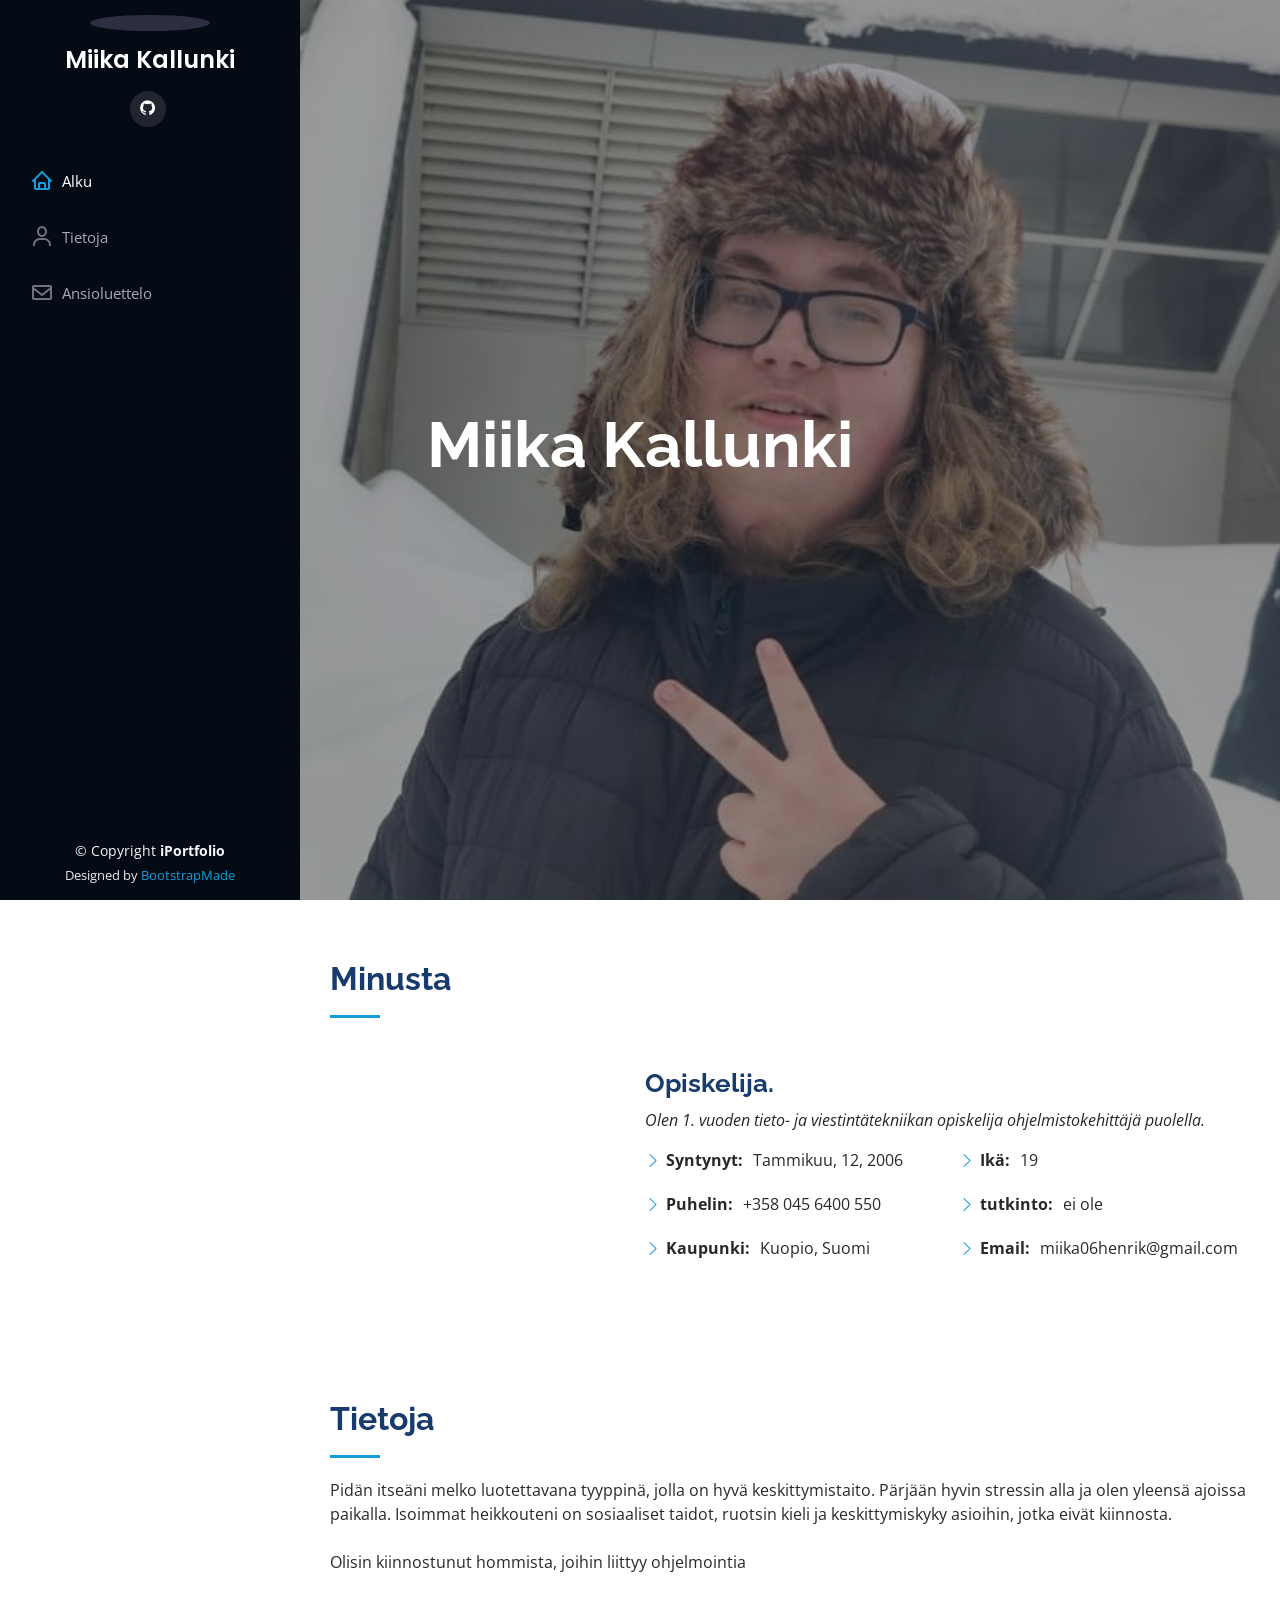
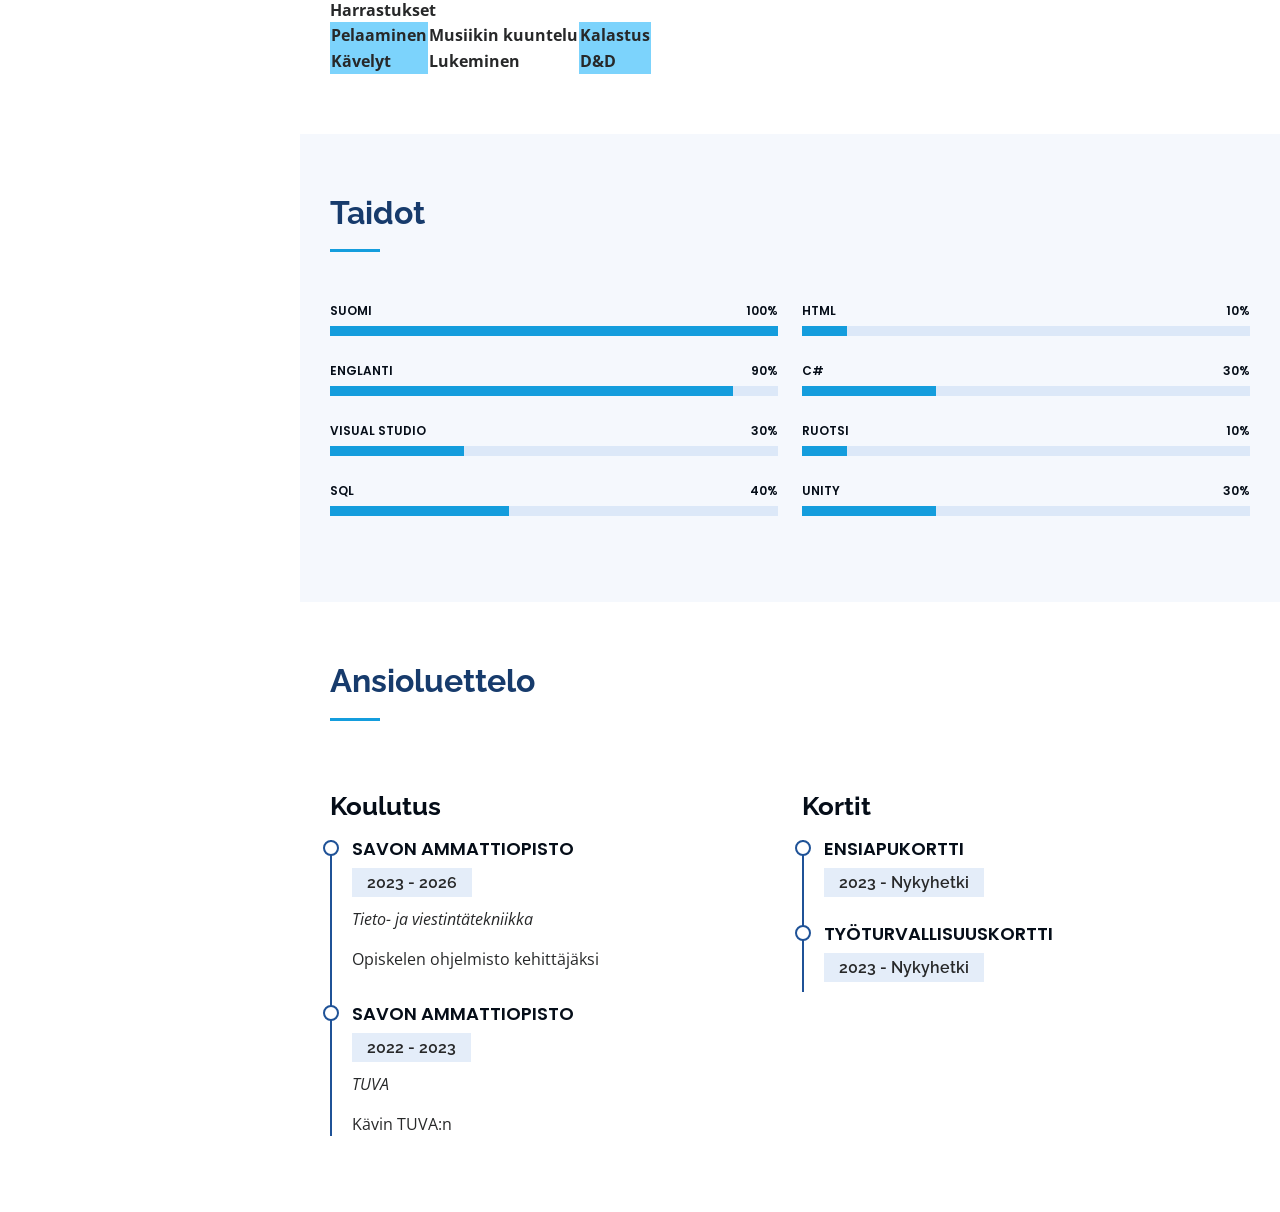
==== iPortfolio/index.html @ e592a4d6 "sivut" ====
<!DOCTYPE html>
<html lang="en">

<head>
  <meta charset="utf-8">
  <meta content="width=device-width, initial-scale=1.0" name="viewport">

  <title>iPortfolio Bootstrap Template - Index</title>
  <meta content="" name="description">
  <meta content="" name="keywords">

  <!-- Favicons -->
  <link href="assets/img/favicon.png" rel="icon">
  <link href="assets/img/apple-touch-icon.png" rel="apple-touch-icon">

  <!-- Google Fonts -->
  <link href="https://fonts.googleapis.com/css?family=Open+Sans:300,300i,400,400i,600,600i,700,700i|Raleway:300,300i,400,400i,500,500i,600,600i,700,700i|Poppins:300,300i,400,400i,500,500i,600,600i,700,700i" rel="stylesheet">

  <!-- Vendor CSS Files -->
  <link href="assets/vendor/aos/aos.css" rel="stylesheet">
  <link href="assets/vendor/bootstrap/css/bootstrap.min.css" rel="stylesheet">
  <link href="assets/vendor/bootstrap-icons/bootstrap-icons.css" rel="stylesheet">
  <link href="assets/vendor/boxicons/css/boxicons.min.css" rel="stylesheet">
  <link href="assets/vendor/glightbox/css/glightbox.min.css" rel="stylesheet">
  <link href="assets/vendor/swiper/swiper-bundle.min.css" rel="stylesheet">

  <!-- Template Main CSS File -->
  <link href="assets/css/style.css" rel="stylesheet">

  <!-- =======================================================
  * Template Name: iPortfolio
  * Template URL: https://bootstrapmade.com/iportfolio-bootstrap-portfolio-websites-template/
  * Updated: Mar 17 2024 with Bootstrap v5.3.3
  * Author: BootstrapMade.com
  * License: https://bootstrapmade.com/license/
  ======================================================== -->
</head>

<body>

  <!-- ======= Mobile nav toggle button ======= -->
  <i class="bi bi-list mobile-nav-toggle d-xl-none"></i>

  <!-- ======= Header ======= -->
  <header id="header">
    <div class="d-flex flex-column">

      <div class="profile">
        <img src="assets/img/profile.jpg" alt="" class="img-fluid rounded-circle">
        <h1 class="text-light"><a href="index.html">Miika Kallunki</a></h1>
        <div class="social-links mt-3 text-center">
          <a href="https://github.com/Vassilum" class="google-plus"><i class="bx bxl-github"></i></a>
         <!-- <a href="#" class="linkedin"><i class="bx bxl-linkedin"></i></a> -->
        </div>
      </div>

      <nav id="navbar" class="nav-menu navbar">
        <ul>
          <li><a href="#hero" class="nav-link scrollto active"><i class="bx bx-home"></i> <span>Alku</span></a></li>
          <li><a href="#about" class="nav-link scrollto"><i class="bx bx-user"></i> <span>Tietoja</span></a></li>
          <li><a href="#resume" class="nav-link scrollto"><i class="bx bx-envelope"></i> <span>Ansioluettelo</span></a></li>
         <!-- <li><a href="#portfolio" class="nav-link scrollto"><i class="bx bx-book-content"></i> <span>Portfolio</span></a></li> -->
        </ul>
      </nav><!-- .nav-menu -->
    </div>
  </header><!-- End Header -->

  <!-- ======= Hero Section ======= -->
  <section id="hero" class="d-flex flex-column justify-content-center align-items-center">
    <div class="hero-container" data-aos="fade-in">
      <h1>Miika Kallunki</h1>
      <!--<p><span class="typed" data-typed-items=""></span></p> -->
    </div>
  </section><!-- End Hero -->

  <main id="main">

    <!-- ======= About Section ======= -->
    <section id="about" class="about">
      <div class="container">

        <div class="section-title">
          <h2>Minusta</h2>
        </div>

        <div class="row">
          <div class="col-lg-4" data-aos="fade-right">
            <img src="assets/img/profile.jpg" class="img-fluid" alt="">
          </div>
          <div class="col-lg-8 pt-4 pt-lg-0 content" data-aos="fade-left">
            <h3>Opiskelija.</h3>
            <p class="fst-italic">
              Olen 1. vuoden tieto- ja viestintätekniikan opiskelija ohjelmistokehittäjä puolella.
            </p>
            <div class="row">
              <div class="col-lg-6">
                <ul>
                  <li><i class="bi bi-chevron-right"></i> <strong>Syntynyt:</strong> <span>Tammikuu, 12, 2006</span></li>
                  <li><i class="bi bi-chevron-right"></i> <strong>Puhelin:</strong> <span>+358 045 6400 550</span></li>
                  <li><i class="bi bi-chevron-right"></i> <strong>Kaupunki:</strong> <span>Kuopio, Suomi</span></li>
                </ul>
              </div>
              <div class="col-lg-6">
                <ul>
                  <li><i class="bi bi-chevron-right"></i> <strong>Ikä:</strong> <span>19</span></li>
                  <li><i class="bi bi-chevron-right"></i> <strong>tutkinto:</strong> <span>ei ole</span></li>
                  <li><i class="bi bi-chevron-right"></i> <strong>Email:</strong> <span>miika06henrik@gmail.com</span></li>
                </ul>
              </div>
            </div>
            <p>
                
            </p>
          </div>
        </div>

      </div>
    </section><!-- End About Section -->

    <!-- ======= Facts Section ======= -->
    <section id="facts" class="facts">
      <div class="container">

        <div class="section-title">
          <h2>Tietoja</h2>
          <p><php> <echo>Pidän itseäni melko luotettavana tyyppinä, jolla on hyvä keskittymistaito. Pärjään hyvin stressin alla ja olen yleensä ajoissa paikalla. Isoimmat heikkouteni on sosiaaliset taidot, ruotsin kieli ja keskittymiskyky asioihin, jotka eivät kiinnosta.</echo></php></p> <br>
          <p>Olisin kiinnostunut hommista, joihin liittyy ohjelmointia</p><br>
          <p><b>Harrastukset</b></p>
          <table>
            <tr>
              <th style="background-color: #7cd3fc">Pelaaminen</th>
              <th>Musiikin kuuntelu</th>
              <th style="background-color: #7cd3fc;">Kalastus</th>
            </tr>
            <tr>
              <th style="background-color: #7cd3fc">Kävelyt</th>
              <th>Lukeminen</th>
              <th style="background-color: #7cd3fc;">D&D</th>
            </tr>
          </table>
        </div>
      </div>
    </section><!-- End Facts Section -->

    <!-- ======= Skills Section ======= -->
    <section id="skills" class="skills section-bg">
      <div class="container">

        <div class="section-title">
          <h2>Taidot</h2>        
        </div>

        <div class="row skills-content">

          <div class="col-lg-6" data-aos="fade-up">

            <div class="progress">
              <span class="skill">Suomi <i class="val">100%</i></span>
              <div class="progress-bar-wrap">
                <div class="progress-bar" role="progressbar" aria-valuenow="100" aria-valuemin="0" aria-valuemax="100"></div>
              </div>
            </div>

            <div class="progress">
              <span class="skill">Englanti <i class="val">90%</i></span>
              <div class="progress-bar-wrap">
                <div class="progress-bar" role="progressbar" aria-valuenow="90" aria-valuemin="0" aria-valuemax="100"></div>
              </div>
            </div>

            <div class="progress">
              <span class="skill">Visual Studio <i class="val">30%</i></span>
              <div class="progress-bar-wrap">
                <div class="progress-bar" role="progressbar" aria-valuenow="30" aria-valuemin="0" aria-valuemax="100"></div>
              </div>
            </div>

                        <div class="progress">
              <span class="skill">SQL<i class="val">40%</i></span>
              <div class="progress-bar-wrap">
                <div class="progress-bar" role="progressbar" aria-valuenow="40" aria-valuemin="0" aria-valuemax="100"></div>
              </div>
            </div>

          </div>

          <div class="col-lg-6" data-aos="fade-up" data-aos-delay="100">

            <div class="progress">
              <span class="skill">Html <i class="val">10%</i></span>
              <div class="progress-bar-wrap">
                <div class="progress-bar" role="progressbar" aria-valuenow="10" aria-valuemin="0" aria-valuemax="100"></div>
              </div>
            </div>

            <div class="progress">
              <span class="skill">C# <i class="val">30%</i></span>
              <div class="progress-bar-wrap">
                <div class="progress-bar" role="progressbar" aria-valuenow="30" aria-valuemin="0" aria-valuemax="100"></div>
              </div>
            </div>

            <div class="progress">
              <span class="skill">Ruotsi <i class="val">10%</i></span>
              <div class="progress-bar-wrap">
                <div class="progress-bar" role="progressbar" aria-valuenow="10" aria-valuemin="0" aria-valuemax="100"></div>
              </div>
            </div>

                        <div class="progress">
              <span class="skill">Unity <i class="val">30%</i></span>
              <div class="progress-bar-wrap">
                <div class="progress-bar" role="progressbar" aria-valuenow="30" aria-valuemin="0" aria-valuemax="100"></div>
              </div>
            </div>

          </div>

        </div>

      </div>
    </section><!-- End Skills Section -->

    <!-- ======= Resume Section ======= -->
    <section id="resume" class="resume">
      <div class="container">

        <div class="section-title">
          <h2>Ansioluettelo</h2>
          </div>

        <div class="row">
          <div class="col-lg-6" data-aos="fade-up">

            <h3 class="resume-title">Koulutus</h3>
            <div class="resume-item">
              <h4>Savon ammattiopisto</h4>
              <h5>2023 - 2026</h5>
              <p><em>Tieto- ja viestintätekniikka</em></p>
              <p>Opiskelen ohjelmisto kehittäjäksi</p>
            </div>
            <div class="resume-item">
              <h4>Savon ammattiopisto</h4>
              <h5>2022 - 2023</h5>
              <p><em>TUVA</em></p>
              <p>Kävin TUVA:n  </p>
            </div>
          </div>
          <div class="col-lg-6" data-aos="fade-up" data-aos-delay="100">
            <h3 class="resume-title">Kortit</h3>
            <div class="resume-item">
              <h4>Ensiapukortti</h4>
              <h5>2023 - Nykyhetki</h5>
            </div>
            <div class="resume-item">
              <h4>Työturvallisuuskortti</h4>
              <h5>2023 - Nykyhetki</h5>
            </div>
          </div>
        </div>

      </div>
    </section><!-- End Resume Section -->

    <!-- ======= Portfolio Section ======= -->
  <!--  <section id="portfolio" class="portfolio section-bg">
      <div class="container">

        <div class="section-title">
          <h2>Portfolio</h2>
          <p>Magnam dolores commodi suscipit. Necessitatibus eius consequatur ex aliquid fuga eum quidem. Sit sint consectetur velit. Quisquam quos quisquam cupiditate. Et nemo qui impedit suscipit alias ea. Quia fugiat sit in iste officiis commodi quidem hic quas.</p>
        </div>

        <div class="row" data-aos="fade-up">
          <div class="col-lg-12 d-flex justify-content-center">
            <ul id="portfolio-flters">
              <li data-filter="*" class="filter-active">All</li>
              <li data-filter=".filter-app">App</li>
              <li data-filter=".filter-card">Card</li>
              <li data-filter=".filter-web">Web</li>
            </ul>
          </div>
        </div>

        <div class="row portfolio-container" data-aos="fade-up" data-aos-delay="100">

          <div class="col-lg-4 col-md-6 portfolio-item filter-app">
            <div class="portfolio-wrap">
              <img src="assets/img/portfolio/portfolio-1.jpg" class="img-fluid" alt="">
              <div class="portfolio-links">
                <a href="assets/img/portfolio/portfolio-1.jpg" data-gallery="portfolioGallery" class="portfolio-lightbox" title="App 1"><i class="bx bx-plus"></i></a>
                <a href="portfolio-details.html" title="More Details"><i class="bx bx-link"></i></a>
              </div>
            </div>
          </div>

          <div class="col-lg-4 col-md-6 portfolio-item filter-web">
            <div class="portfolio-wrap">
              <img src="assets/img/portfolio/portfolio-2.jpg" class="img-fluid" alt="">
              <div class="portfolio-links">
                <a href="assets/img/portfolio/portfolio-2.jpg" data-gallery="portfolioGallery" class="portfolio-lightbox" title="Web 3"><i class="bx bx-plus"></i></a>
                <a href="portfolio-details.html" title="More Details"><i class="bx bx-link"></i></a>
              </div>
            </div>
          </div>

          <div class="col-lg-4 col-md-6 portfolio-item filter-app">
            <div class="portfolio-wrap">
              <img src="assets/img/portfolio/portfolio-3.jpg" class="img-fluid" alt="">
              <div class="portfolio-links">
                <a href="assets/img/portfolio/portfolio-3.jpg" data-gallery="portfolioGallery" class="portfolio-lightbox" title="App 2"><i class="bx bx-plus"></i></a>
                <a href="portfolio-details.html" title="More Details"><i class="bx bx-link"></i></a>
              </div>
            </div>
          </div>

          <div class="col-lg-4 col-md-6 portfolio-item filter-card">
            <div class="portfolio-wrap">
              <img src="assets/img/portfolio/portfolio-4.jpg" class="img-fluid" alt="">
              <div class="portfolio-links">
                <a href="assets/img/portfolio/portfolio-4.jpg" data-gallery="portfolioGallery" class="portfolio-lightbox" title="Card 2"><i class="bx bx-plus"></i></a>
                <a href="portfolio-details.html" title="More Details"><i class="bx bx-link"></i></a>
              </div>
            </div>
          </div>

          <div class="col-lg-4 col-md-6 portfolio-item filter-web">
            <div class="portfolio-wrap">
              <img src="assets/img/portfolio/portfolio-5.jpg" class="img-fluid" alt="">
              <div class="portfolio-links">
                <a href="assets/img/portfolio/portfolio-5.jpg" data-gallery="portfolioGallery" class="portfolio-lightbox" title="Web 2"><i class="bx bx-plus"></i></a>
                <a href="portfolio-details.html" title="More Details"><i class="bx bx-link"></i></a>
              </div>
            </div>
          </div>

          <div class="col-lg-4 col-md-6 portfolio-item filter-app">
            <div class="portfolio-wrap">
              <img src="assets/img/portfolio/portfolio-6.jpg" class="img-fluid" alt="">
              <div class="portfolio-links">
                <a href="assets/img/portfolio/portfolio-6.jpg" data-gallery="portfolioGallery" class="portfolio-lightbox" title="App 3"><i class="bx bx-plus"></i></a>
                <a href="portfolio-details.html" title="More Details"><i class="bx bx-link"></i></a>
              </div>
            </div>
          </div>

          <div class="col-lg-4 col-md-6 portfolio-item filter-card">
            <div class="portfolio-wrap">
              <img src="assets/img/portfolio/portfolio-7.jpg" class="img-fluid" alt="">
              <div class="portfolio-links">
                <a href="assets/img/portfolio/portfolio-7.jpg" data-gallery="portfolioGallery" class="portfolio-lightbox" title="Card 1"><i class="bx bx-plus"></i></a>
                <a href="portfolio-details.html" title="More Details"><i class="bx bx-link"></i></a>
              </div>
            </div>
          </div>

          <div class="col-lg-4 col-md-6 portfolio-item filter-card">
            <div class="portfolio-wrap">
              <img src="assets/img/portfolio/portfolio-8.jpg" class="img-fluid" alt="">
              <div class="portfolio-links">
                <a href="assets/img/portfolio/portfolio-8.jpg" data-gallery="portfolioGallery" class="portfolio-lightbox" title="Card 3"><i class="bx bx-plus"></i></a>
                <a href="portfolio-details.html" title="More Details"><i class="bx bx-link"></i></a>
              </div>
            </div>
          </div>

          <div class="col-lg-4 col-md-6 portfolio-item filter-web">
            <div class="portfolio-wrap">
              <img src="assets/img/portfolio/portfolio-9.jpg" class="img-fluid" alt="">
              <div class="portfolio-links">
                <a href="assets/img/portfolio/portfolio-9.jpg" data-gallery="portfolioGallery" class="portfolio-lightbox" title="Web 3"><i class="bx bx-plus"></i></a>
                <a href="portfolio-details.html" title="More Details"><i class="bx bx-link"></i></a>
              </div>
            </div>
          </div>

        </div>

      </div>
    </section>    
    <-- End Portfolio Section -->

    <!-- ======= Services Section ======= -->
    <!--- <section id="services" class="services">
      <div class="container">

        <div class="section-title">
          <h2>Koulu</h2>
          <p>Käyn koulua Savon ammattiopistossa</p>
          <p><iframe src="https://www.google.com/maps/embed?pb=!1m14!1m12!1m3!1d14542.088757315216!2d27.618207899999994!3d62.896456199999996!2m3!1f0!2f0!3f0!3m2!1i1024!2i768!4f13.1!5e0!3m2!1sfi!2sfi!4v1713850083255!5m2!1sfi!2sfi" width="600" height="450" style="border:0;" allowfullscreen="" loading="lazy" referrerpolicy="no-referrer-when-downgrade"></iframe></p>
        </div>
      </div>
    </section> -->
    
    <!-- End Services Section -->

    <!-- ======= Testimonials Section ======= -->
   <!-- <section id="testimonials" class="testimonials section-bg">
      <div class="container">

        <div class="section-title">
          <h2>Testimonials</h2>
          <p>Magnam dolores commodi suscipit. Necessitatibus eius consequatur ex aliquid fuga eum quidem. Sit sint consectetur velit. Quisquam quos quisquam cupiditate. Et nemo qui impedit suscipit alias ea. Quia fugiat sit in iste officiis commodi quidem hic quas.</p>
        </div>

        <div class="testimonials-slider swiper" data-aos="fade-up" data-aos-delay="100">
          <div class="swiper-wrapper">

            <div class="swiper-slide">
              <div class="testimonial-item" data-aos="fade-up">
                <p>
                  <i class="bx bxs-quote-alt-left quote-icon-left"></i>
                  Proin iaculis purus consequat sem cure digni ssim donec porttitora entum suscipit rhoncus. Accusantium quam, ultricies eget id, aliquam eget nibh et. Maecen aliquam, risus at semper.
                  <i class="bx bxs-quote-alt-right quote-icon-right"></i>
                </p>
                <img src="assets/img/testimonials/testimonials-1.jpg" class="testimonial-img" alt="">
                <h3>Saul Goodman</h3>
                <h4>Ceo &amp; Founder</h4>
              </div>
            </div>  <-- End testimonial item --

            <div class="swiper-slide">
              <div class="testimonial-item" data-aos="fade-up" data-aos-delay="100">
                <p>
                  <i class="bx bxs-quote-alt-left quote-icon-left"></i>
                  Export tempor illum tamen malis malis eram quae irure esse labore quem cillum quid cillum eram malis quorum velit fore eram velit sunt aliqua noster fugiat irure amet legam anim culpa.
                  <i class="bx bxs-quote-alt-right quote-icon-right"></i>
                </p>
                <img src="assets/img/testimonials/testimonials-2.jpg" class="testimonial-img" alt="">
                <h3>Sara Wilsson</h3>
                <h4>Designer</h4>
              </div>
            </div>  <-- End testimonial item --

            <div class="swiper-slide">
              <div class="testimonial-item" data-aos="fade-up" data-aos-delay="200">
                <p>
                  <i class="bx bxs-quote-alt-left quote-icon-left"></i>
                  Enim nisi quem export duis labore cillum quae magna enim sint quorum nulla quem veniam duis minim tempor labore quem eram duis noster aute amet eram fore quis sint minim.
                  <i class="bx bxs-quote-alt-right quote-icon-right"></i>
                </p>
                <img src="assets/img/testimonials/testimonials-3.jpg" class="testimonial-img" alt="">
                <h3>Jena Karlis</h3>
                <h4>Store Owner</h4>
              </div>
            </div>  <-- End testimonial item --

            <div class="swiper-slide">
              <div class="testimonial-item" data-aos="fade-up" data-aos-delay="300">
                <p>
                  <i class="bx bxs-quote-alt-left quote-icon-left"></i>
                  Fugiat enim eram quae cillum dolore dolor amet nulla culpa multos export minim fugiat minim velit minim dolor enim duis veniam ipsum anim magna sunt elit fore quem dolore labore illum veniam.
                  <i class="bx bxs-quote-alt-right quote-icon-right"></i>
                </p>
                <img src="assets/img/testimonials/testimonials-4.jpg" class="testimonial-img" alt="">
                <h3>Matt Brandon</h3>
                <h4>Freelancer</h4>
              </div>
            </div>  <-- End testimonial item -->
              <!--
            <div class="swiper-slide">
              <div class="testimonial-item" data-aos="fade-up" data-aos-delay="400">
                <p>
                  <i class="bx bxs-quote-alt-left quote-icon-left"></i>
                  Quis quorum aliqua sint quem legam fore sunt eram irure aliqua veniam tempor noster veniam enim culpa labore duis sunt culpa nulla illum cillum fugiat legam esse veniam culpa fore nisi cillum quid.
                  <i class="bx bxs-quote-alt-right quote-icon-right"></i>
                </p>
                <img src="assets/img/testimonials/testimonials-5.jpg" class="testimonial-img" alt="">
                <h3>John Larson</h3>
                <h4>Entrepreneur</h4>
              </div>
            </div>
            <-- End testimonial item ->

          </div>
          <div class="swiper-pagination"></div>
        </div>

      </div>
    </section>      
    
    <-- End Testimonials Section -->

  </main><!-- End #main -->

  <!-- ======= Footer ======= -->
  <footer id="footer">
    <div class="container">
      <div class="copyright">
        &copy; Copyright <strong><span>iPortfolio</span></strong>
      </div>
      <div class="credits">
        <!-- All the links in the footer should remain intact. -->
        <!-- You can delete the links only if you purchased the pro version. -->
        <!-- Licensing information: https://bootstrapmade.com/license/ -->
        <!-- Purchase the pro version with working PHP/AJAX contact form: https://bootstrapmade.com/iportfolio-bootstrap-portfolio-websites-template/ -->
        Designed by <a href="https://bootstrapmade.com/">BootstrapMade</a>
      </div>
    </div>
  </footer><!-- End  Footer -->

  <a href="#" class="back-to-top d-flex align-items-center justify-content-center"><i class="bi bi-arrow-up-short"></i></a>

  <!-- Vendor JS Files -->
  <script src="assets/vendor/purecounter/purecounter_vanilla.js"></script>
  <script src="assets/vendor/aos/aos.js"></script>
  <script src="assets/vendor/bootstrap/js/bootstrap.bundle.min.js"></script>
  <script src="assets/vendor/glightbox/js/glightbox.min.js"></script>
  <script src="assets/vendor/isotope-layout/isotope.pkgd.min.js"></script>
  <script src="assets/vendor/swiper/swiper-bundle.min.js"></script>
  <script src="assets/vendor/typed.js/typed.umd.js"></script>
  <script src="assets/vendor/waypoints/noframework.waypoints.js"></script>
  <script src="assets/vendor/php-email-form/validate.js"></script>

  <!-- Template Main JS File -->
  <script src="assets/js/main.js"></script>

</body>

</html>
---- iPortfolio/assets/css/style.css ----
/**
* Template Name: iPortfolio
* Template URL: https://bootstrapmade.com/iportfolio-bootstrap-portfolio-websites-template/
* Updated: Mar 17 2024 with Bootstrap v5.3.3
* Author: BootstrapMade.com
* License: https://bootstrapmade.com/license/
*/

/*--------------------------------------------------------------
# General
--------------------------------------------------------------*/
body {
  font-family: "Open Sans", sans-serif;
  color: #272829;
}

a {
  color: #149ddd;
  text-decoration: none;
}

a:hover {
  color: #37b3ed;
  text-decoration: none;
}

h1,
h2,
h3,
h4,
h5,
h6 {
  font-family: "Raleway", sans-serif;
}

/*--------------------------------------------------------------
# Back to top button
--------------------------------------------------------------*/
.back-to-top {
  position: fixed;
  visibility: hidden;
  opacity: 0;
  right: 15px;
  bottom: 15px;
  z-index: 996;
  background: #149ddd;
  width: 40px;
  height: 40px;
  border-radius: 50px;
  transition: all 0.4s;
}

.back-to-top i {
  font-size: 28px;
  color: #fff;
  line-height: 0;
}

.back-to-top:hover {
  background: #2eafec;
  color: #fff;
}

.back-to-top.active {
  visibility: visible;
  opacity: 1;
}

/*--------------------------------------------------------------
# Header
--------------------------------------------------------------*/
#header {
  position: fixed;
  top: 0;
  left: 0;
  bottom: 0;
  width: 300px;
  transition: all ease-in-out 0.5s;
  z-index: 9997;
  transition: all 0.5s;
  padding: 0 15px;
  background: #040b14;
  overflow-y: auto;
}

#header .profile img {
  margin: 15px auto;
  display: block;
  width: 120px;
  border: 8px solid #2c2f3f;
}

#header .profile h1 {
  font-size: 24px;
  margin: 0;
  padding: 0;
  font-weight: 600;
  -moz-text-align-last: center;
  text-align-last: center;
  font-family: "Poppins", sans-serif;
}

#header .profile h1 a,
#header .profile h1 a:hover {
  color: #fff;
  text-decoration: none;
}

#header .profile .social-links a {
  font-size: 18px;
  display: inline-block;
  background: #212431;
  color: #fff;
  line-height: 1;
  padding: 8px 0;
  margin-right: 4px;
  border-radius: 50%;
  text-align: center;
  width: 36px;
  height: 36px;
  transition: 0.3s;
}

#header .profile .social-links a:hover {
  background: #149ddd;
  color: #fff;
  text-decoration: none;
}

#main {
  margin-left: 300px;
}

.container,
.container-fluid {
  padding-left: 30px;
  padding-right: 30px;
}

@media (max-width: 1199px) {
  #header {
    left: -300px;
  }

  #main {
    margin-left: 0;
  }

  .container,
  .container-fluid {
    padding-left: 12px;
    padding-right: 12px;
  }
}

/*--------------------------------------------------------------
# Navigation Menu
--------------------------------------------------------------*/
/* Desktop Navigation */
.nav-menu {
  padding: 30px 0 0 0;
}

.nav-menu * {
  margin: 0;
  padding: 0;
  list-style: none;
}

.nav-menu>ul>li {
  position: relative;
  white-space: nowrap;
}

.nav-menu a,
.nav-menu a:focus {
  display: flex;
  align-items: center;
  color: #a8a9b4;
  padding: 12px 15px;
  margin-bottom: 8px;
  transition: 0.3s;
  font-size: 15px;
}

.nav-menu a i,
.nav-menu a:focus i {
  font-size: 24px;
  padding-right: 8px;
  color: #6f7180;
}

.nav-menu a:hover,
.nav-menu .active,
.nav-menu .active:focus,
.nav-menu li:hover>a {
  text-decoration: none;
  color: #fff;
}

.nav-menu a:hover i,
.nav-menu .active i,
.nav-menu .active:focus i,
.nav-menu li:hover>a i {
  color: #149ddd;
}

/* Mobile Navigation */
.mobile-nav-toggle {
  position: fixed;
  right: 15px;
  top: 15px;
  z-index: 9998;
  border: 0;
  font-size: 24px;
  transition: all 0.4s;
  outline: none !important;
  background-color: #149ddd;
  color: #fff;
  width: 40px;
  height: 40px;
  display: inline-flex;
  align-items: center;
  justify-content: center;
  line-height: 0;
  border-radius: 50px;
  cursor: pointer;
}

.mobile-nav-active {
  overflow: hidden;
}

.mobile-nav-active #header {
  left: 0;
}

/*--------------------------------------------------------------
# Hero Section
--------------------------------------------------------------*/
#hero {
  width: 100%;
  height: 100vh;
  background: url("/iPortfolio/assets/img/Hero_bg.jpg") top center;
  background-size: cover;
}

#hero:before {
  content: "";
  background: rgba(5, 13, 24, 0.3);
  position: absolute;
  bottom: 0;
  top: 0;
  left: 0;
  right: 0;
  z-index: 1;
}

#hero .hero-container {
  position: relative;
  z-index: 2;
  min-width: 300px;
}

#hero h1 {
  margin: 0 0 10px 0;
  font-size: 64px;
  font-weight: 700;
  line-height: 56px;
  color: #fff;
}

#hero p {
  color: #fff;
  margin-bottom: 50px;
  font-size: 26px;
  font-family: "Poppins", sans-serif;
}

#hero p span {
  color: #fff;
  padding-bottom: 4px;
  letter-spacing: 1px;
  border-bottom: 3px solid #149ddd;
}

@media (min-width: 1024px) {
  #hero {
    background-attachment: fixed;
  }
}

@media (max-width: 768px) {
  #hero h1 {
    font-size: 28px;
    line-height: 36px;
  }

  #hero h2 {
    font-size: 18px;
    line-height: 24px;
    margin-bottom: 30px;
  }
}

/*--------------------------------------------------------------
# Sections General
--------------------------------------------------------------*/
section {
  padding: 60px 0;
  overflow: hidden;
}

.section-bg {
  background: #f5f8fd;
}

.section-title {
  padding-bottom: 30px;
}

.section-title h2 {
  font-size: 32px;
  font-weight: bold;
  margin-bottom: 20px;
  padding-bottom: 20px;
  position: relative;
  color: #173b6c;
}

.section-title h2::after {
  content: "";
  position: absolute;
  display: block;
  width: 50px;
  height: 3px;
  background: #149ddd;
  bottom: 0;
  left: 0;
}

.section-title p {
  margin-bottom: 0;
}

/*--------------------------------------------------------------
# About
--------------------------------------------------------------*/
.about .content h3 {
  font-weight: 700;
  font-size: 26px;
  color: #173b6c;
}

.about .content ul {
  list-style: none;
  padding: 0;
}

.about .content ul li {
  margin-bottom: 20px;
  display: flex;
  align-items: center;
}

.about .content ul strong {
  margin-right: 10px;
}

.about .content ul i {
  font-size: 16px;
  margin-right: 5px;
  color: #149ddd;
  line-height: 0;
}

.about .content p:last-child {
  margin-bottom: 0;
}

/*--------------------------------------------------------------
# Facts
--------------------------------------------------------------*/
.facts {
  padding-bottom: 30px;
}

.facts .count-box {
  padding: 30px;
  width: 100%;
}

.facts .count-box i {
  display: block;
  font-size: 44px;
  color: #149ddd;
  float: left;
  line-height: 0;
}

.facts .count-box span {
  font-size: 48px;
  line-height: 40px;
  display: block;
  font-weight: 700;
  color: #050d18;
  margin-left: 60px;
}

.facts .count-box p {
  padding: 15px 0 0 0;
  margin: 0 0 0 60px;
  font-family: "Raleway", sans-serif;
  font-size: 14px;
  color: #122f57;
}

.facts .count-box a {
  font-weight: 600;
  display: block;
  margin-top: 20px;
  color: #122f57;
  font-size: 15px;
  font-family: "Poppins", sans-serif;
  transition: ease-in-out 0.3s;
}

.facts .count-box a:hover {
  color: #1f5297;
}

/*--------------------------------------------------------------
# Akills
--------------------------------------------------------------*/
.skills .progress {
  height: 60px;
  display: block;
  background: none;
  border-radius: 0;
}

.skills .progress .skill {
  padding: 0;
  margin: 0 0 6px 0;
  text-transform: uppercase;
  display: block;
  font-weight: 600;
  font-family: "Poppins", sans-serif;
  color: #050d18;
}

.skills .progress .skill .val {
  float: right;
  font-style: normal;
}

.skills .progress-bar-wrap {
  background: #dce8f8;
  height: 10px;
}

.skills .progress-bar {
  width: 1px;
  height: 10px;
  transition: 0.9s;
  background-color: #149ddd;
}

/*--------------------------------------------------------------
# Resume
--------------------------------------------------------------*/
.resume .resume-title {
  font-size: 26px;
  font-weight: 700;
  margin-top: 20px;
  margin-bottom: 20px;
  color: #050d18;
}

.resume .resume-item {
  padding: 0 0 20px 20px;
  margin-top: -2px;
  border-left: 2px solid #1f5297;
  position: relative;
}

.resume .resume-item h4 {
  line-height: 18px;
  font-size: 18px;
  font-weight: 600;
  text-transform: uppercase;
  font-family: "Poppins", sans-serif;
  color: #050d18;
  margin-bottom: 10px;
}

.resume .resume-item h5 {
  font-size: 16px;
  background: #e4edf9;
  padding: 5px 15px;
  display: inline-block;
  font-weight: 600;
  margin-bottom: 10px;
}

.resume .resume-item ul {
  padding-left: 20px;
}

.resume .resume-item ul li {
  padding-bottom: 10px;
}

.resume .resume-item:last-child {
  padding-bottom: 0;
}

.resume .resume-item::before {
  content: "";
  position: absolute;
  width: 16px;
  height: 16px;
  border-radius: 50px;
  left: -9px;
  top: 0;
  background: #fff;
  border: 2px solid #1f5297;
}

/*--------------------------------------------------------------
# Portfolio
--------------------------------------------------------------*/
.portfolio .portfolio-item {
  margin-bottom: 30px;
}

.portfolio #portfolio-flters {
  padding: 0;
  margin: 0 auto 35px auto;
  list-style: none;
  text-align: center;
  background: #fff;
  border-radius: 50px;
  padding: 2px 15px;
}

.portfolio #portfolio-flters li {
  cursor: pointer;
  display: inline-block;
  padding: 10px 15px 8px 15px;
  font-size: 14px;
  font-weight: 600;
  line-height: 1;
  text-transform: uppercase;
  color: #272829;
  margin-bottom: 5px;
  transition: all 0.3s ease-in-out;
}

.portfolio #portfolio-flters li:hover,
.portfolio #portfolio-flters li.filter-active {
  color: #149ddd;
}

.portfolio #portfolio-flters li:last-child {
  margin-right: 0;
}

.portfolio .portfolio-wrap {
  transition: 0.3s;
  position: relative;
  overflow: hidden;
  z-index: 1;
}

.portfolio .portfolio-wrap::before {
  content: "";
  background: rgba(255, 255, 255, 0.5);
  position: absolute;
  left: 0;
  right: 0;
  top: 0;
  bottom: 0;
  transition: all ease-in-out 0.3s;
  z-index: 2;
  opacity: 0;
}

.portfolio .portfolio-wrap .portfolio-links {
  opacity: 1;
  left: 0;
  right: 0;
  bottom: -60px;
  z-index: 3;
  position: absolute;
  transition: all ease-in-out 0.3s;
  display: flex;
  justify-content: center;
}

.portfolio .portfolio-wrap .portfolio-links a {
  color: #fff;
  font-size: 28px;
  text-align: center;
  background: rgba(20, 157, 221, 0.75);
  transition: 0.3s;
  width: 50%;
}

.portfolio .portfolio-wrap .portfolio-links a:hover {
  background: rgba(20, 157, 221, 0.95);
}

.portfolio .portfolio-wrap .portfolio-links a+a {
  border-left: 1px solid #37b3ed;
}

.portfolio .portfolio-wrap:hover::before {
  top: 0;
  left: 0;
  right: 0;
  bottom: 0;
  opacity: 1;
}

.portfolio .portfolio-wrap:hover .portfolio-links {
  opacity: 1;
  bottom: 0;
}

/*--------------------------------------------------------------
# Portfolio Details
--------------------------------------------------------------*/
.portfolio-details {
  padding-top: 40px;
}

.portfolio-details .portfolio-details-slider img {
  width: 100%;
}

.portfolio-details .portfolio-details-slider .swiper-pagination {
  margin-top: 20px;
  position: relative;
}

.portfolio-details .portfolio-details-slider .swiper-pagination .swiper-pagination-bullet {
  width: 12px;
  height: 12px;
  background-color: #fff;
  opacity: 1;
  border: 1px solid #149ddd;
}

.portfolio-details .portfolio-details-slider .swiper-pagination .swiper-pagination-bullet-active {
  background-color: #149ddd;
}

.portfolio-details .portfolio-info {
  padding: 30px;
  box-shadow: 0px 0 30px rgba(5, 13, 24, 0.08);
}

.portfolio-details .portfolio-info h3 {
  font-size: 22px;
  font-weight: 700;
  margin-bottom: 20px;
  padding-bottom: 20px;
  border-bottom: 1px solid #eee;
}

.portfolio-details .portfolio-info ul {
  list-style: none;
  padding: 0;
  font-size: 15px;
}

.portfolio-details .portfolio-info ul li+li {
  margin-top: 10px;
}

.portfolio-details .portfolio-description {
  padding-top: 30px;
}

.portfolio-details .portfolio-description h2 {
  font-size: 26px;
  font-weight: 700;
  margin-bottom: 20px;
}

.portfolio-details .portfolio-description p {
  padding: 0;
}

/*--------------------------------------------------------------
# Services
--------------------------------------------------------------*/
.services .icon-box {
  margin-bottom: 20px;
}

.services .icon {
  float: left;
  display: flex;
  align-items: center;
  justify-content: center;
  width: 54px;
  height: 54px;
  background: #149ddd;
  border-radius: 50%;
  transition: 0.5s;
  border: 1px solid #149ddd;
}

.services .icon i {
  color: #fff;
  font-size: 24px;
  line-height: 0;
}

.services .icon-box:hover .icon {
  background: #fff;
}

.services .icon-box:hover .icon i {
  color: #149ddd;
}

.services .title {
  margin-left: 80px;
  font-weight: 700;
  margin-bottom: 15px;
  font-size: 18px;
}

.services .title a {
  color: #343a40;
}

.services .title a:hover {
  color: #149ddd;
}

.services .description {
  margin-left: 80px;
  line-height: 24px;
  font-size: 14px;
}

/*--------------------------------------------------------------
# Testimonials
--------------------------------------------------------------*/
.testimonials .testimonials-carousel,
.testimonials .testimonials-slider {
  overflow: hidden;
}

.testimonials .testimonial-item {
  box-sizing: content-box;
  text-align: center;
  min-height: 320px;
}

.testimonials .testimonial-item .testimonial-img {
  width: 90px;
  border-radius: 50%;
  margin: 0 auto;
}

.testimonials .testimonial-item h3 {
  font-size: 18px;
  font-weight: bold;
  margin: 10px 0 5px 0;
  color: #111;
}

.testimonials .testimonial-item h4 {
  font-size: 14px;
  color: #999;
  margin: 0;
}

.testimonials .testimonial-item .quote-icon-left,
.testimonials .testimonial-item .quote-icon-right {
  color: #c3e8fa;
  font-size: 26px;
}

.testimonials .testimonial-item .quote-icon-left {
  display: inline-block;
  left: -5px;
  position: relative;
}

.testimonials .testimonial-item .quote-icon-right {
  display: inline-block;
  right: -5px;
  position: relative;
  top: 10px;
}

.testimonials .testimonial-item p {
  font-style: italic;
  margin: 0 15px 15px 15px;
  padding: 20px;
  background: #fff;
  position: relative;
  margin-bottom: 35px;
  border-radius: 6px;
  box-shadow: 0px 2px 15px rgba(0, 0, 0, 0.1);
}

.testimonials .testimonial-item p::after {
  content: "";
  width: 0;
  height: 0;
  border-top: 20px solid #fff;
  border-right: 20px solid transparent;
  border-left: 20px solid transparent;
  position: absolute;
  bottom: -20px;
  left: calc(50% - 20px);
}

.testimonials .swiper-pagination {
  margin-top: 20px;
  position: relative;
}

.testimonials .swiper-pagination .swiper-pagination-bullet {
  width: 12px;
  height: 12px;
  background-color: #fff;
  opacity: 1;
  border: 1px solid #149ddd;
}

.testimonials .swiper-pagination .swiper-pagination-bullet-active {
  background-color: #149ddd;
}
/*--------------------------------------------------------------
# Breadcrumbs
--------------------------------------------------------------*/
.breadcrumbs {
  padding: 20px 0;
  background: #f9f9f9;
}

.breadcrumbs h2 {
  font-size: 26px;
  font-weight: 300;
}

.breadcrumbs ol {
  display: flex;
  flex-wrap: wrap;
  list-style: none;
  padding: 0;
  margin: 0;
  font-size: 15px;
}

.breadcrumbs ol li+li {
  padding-left: 10px;
}

.breadcrumbs ol li+li::before {
  display: inline-block;
  padding-right: 10px;
  color: #0e2442;
  content: "/";
}

@media (max-width: 768px) {
  .breadcrumbs .d-flex {
    display: block !important;
  }

  .breadcrumbs ol {
    display: block;
  }

  .breadcrumbs ol li {
    display: inline-block;
  }
}

/*--------------------------------------------------------------
# Footer
--------------------------------------------------------------*/
#footer {
  padding: 15px;
  color: #f4f6fd;
  font-size: 14px;
  position: fixed;
  left: 0;
  bottom: 0;
  width: 300px;
  z-index: 9999;
  background: #040b14;
}

#footer .copyright {
  text-align: center;
}

#footer .credits {
  padding-top: 5px;
  text-align: center;
  font-size: 13px;
  color: #eaebf0;
}

@media (max-width: 1199px) {
  #footer {
    position: static;
    width: auto;
    padding-right: 20px 15px;
  }
}
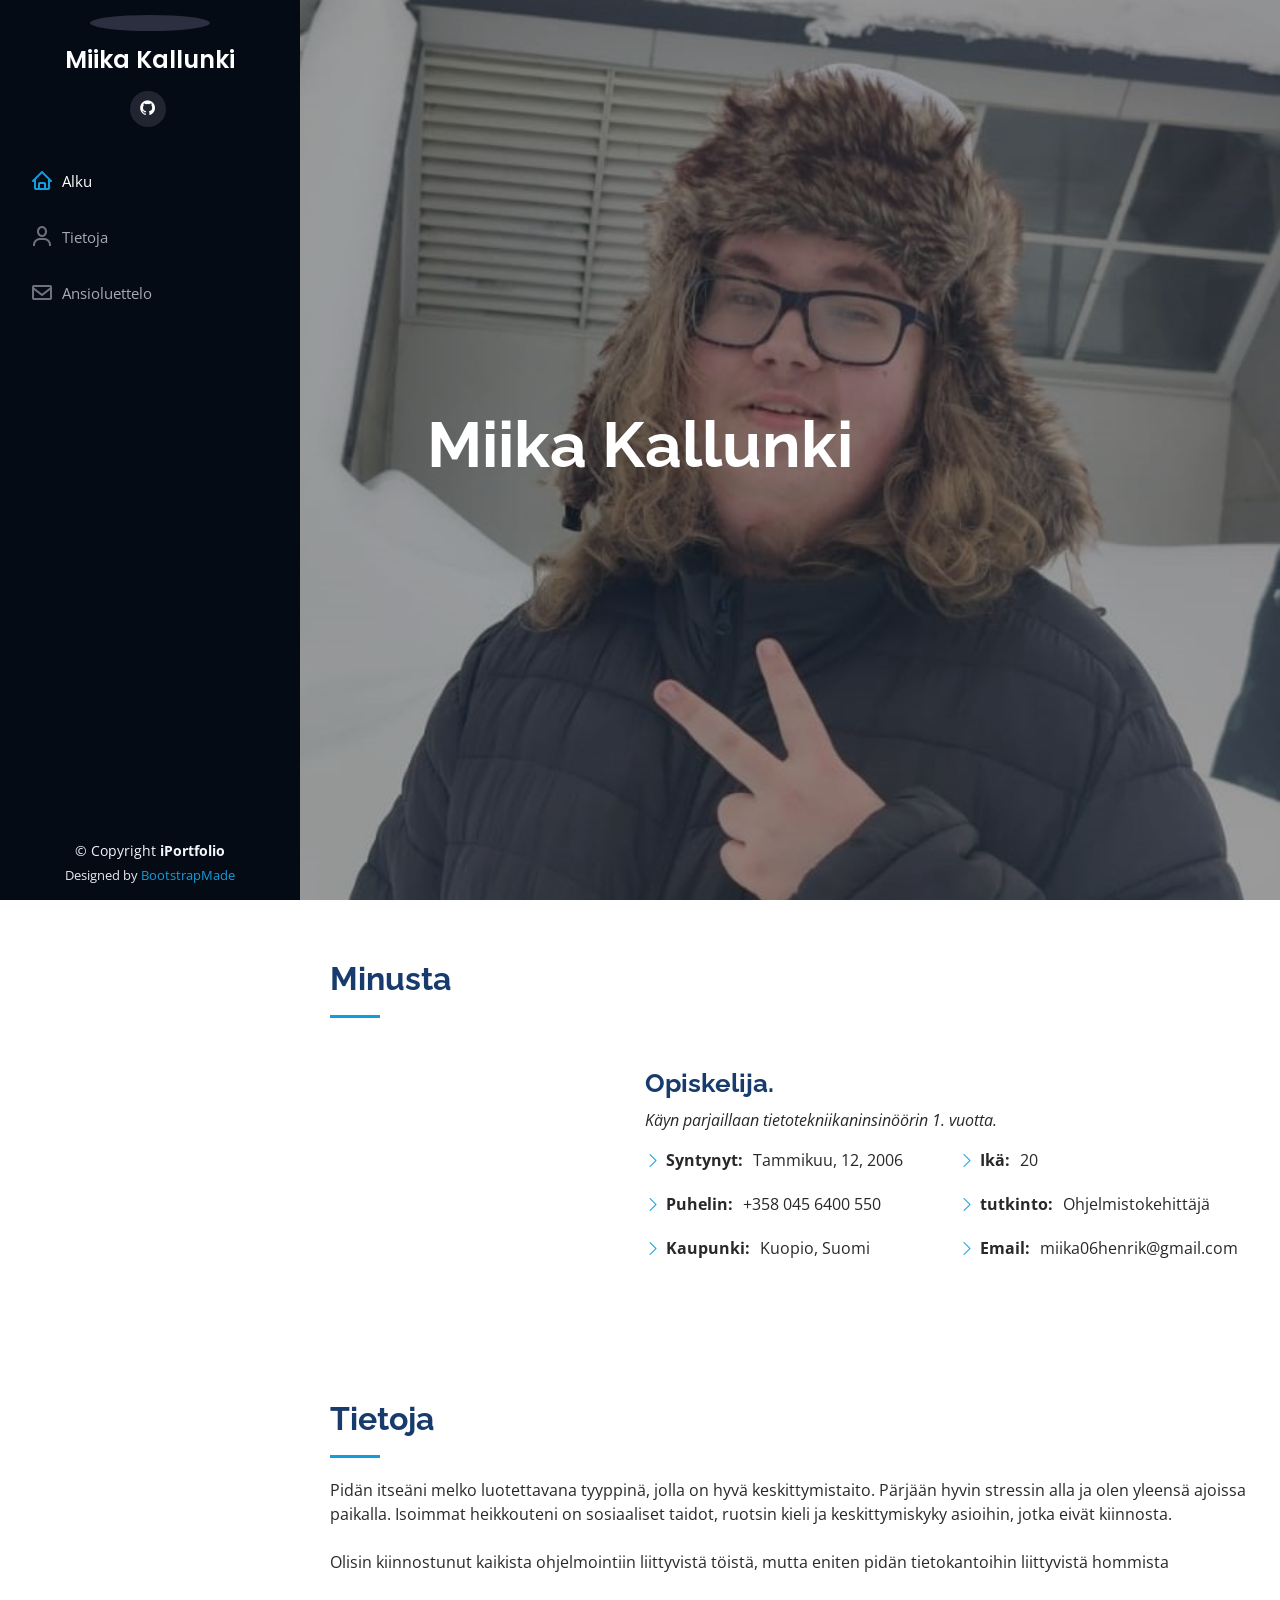
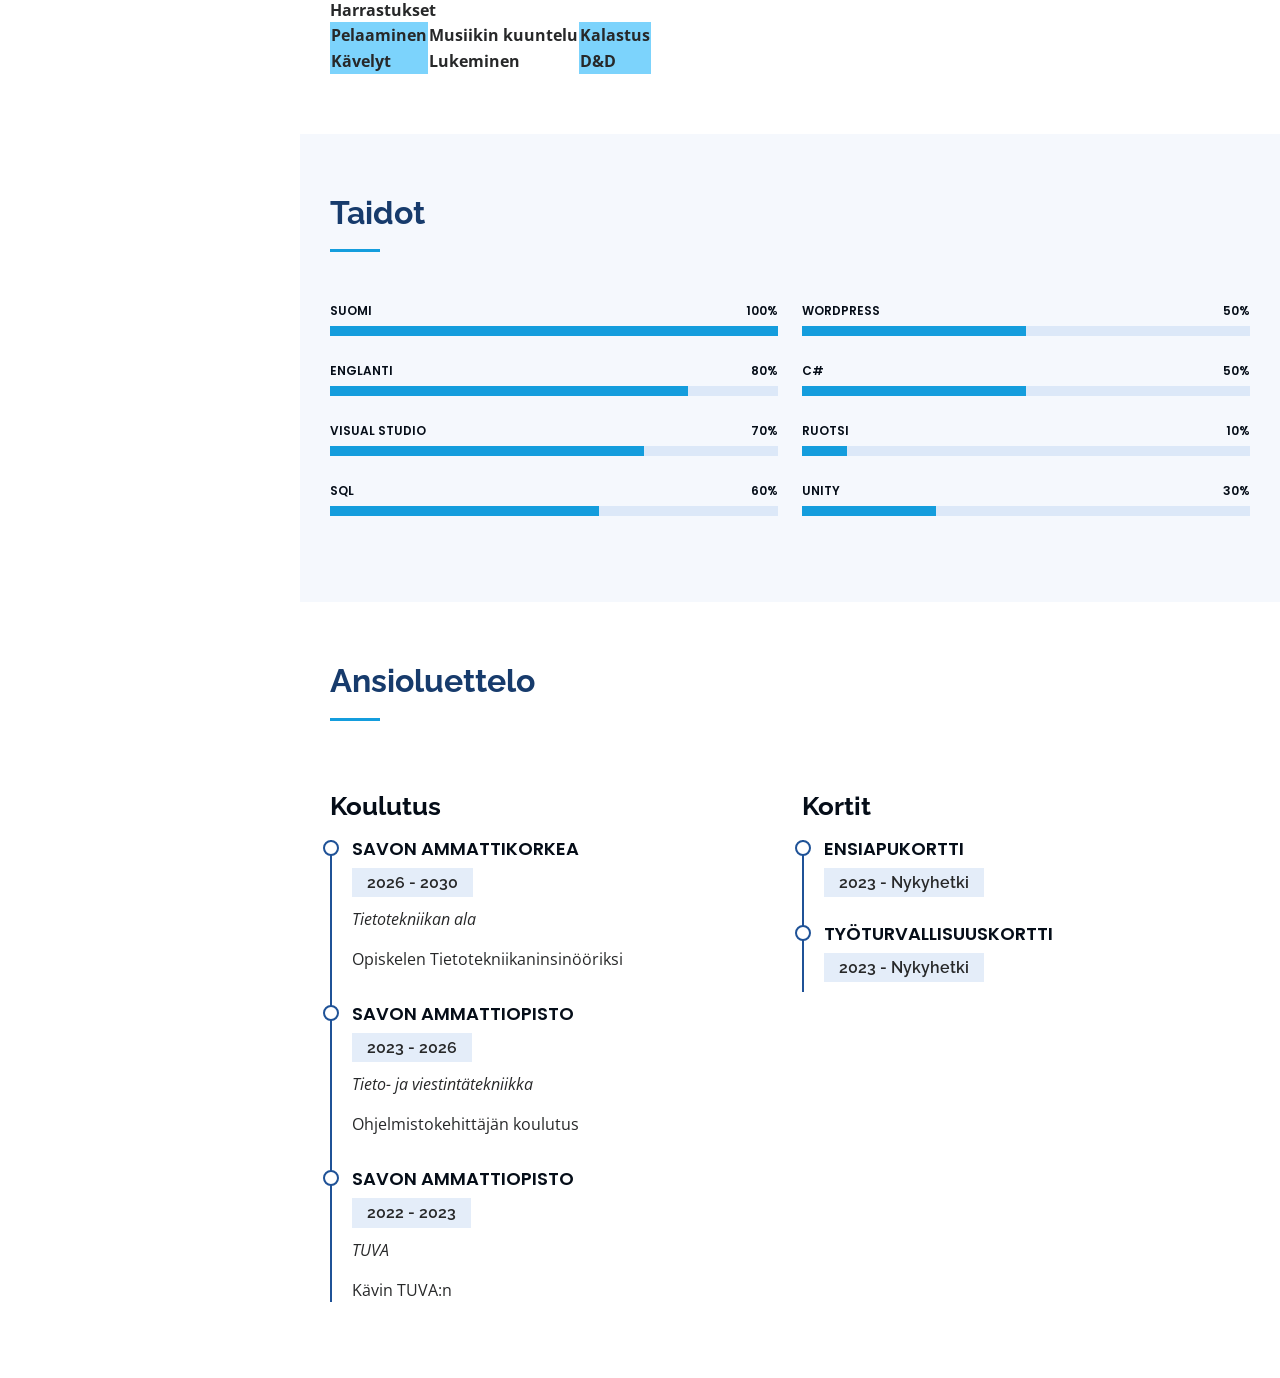
==== commit 9bfa198b: "Update personal information and education details" ====
--- a/iPortfolio/index.html
+++ b/iPortfolio/index.html
@@ -90,7 +90,7 @@
           <div class="col-lg-8 pt-4 pt-lg-0 content" data-aos="fade-left">
             <h3>Opiskelija.</h3>
             <p class="fst-italic">
-              Olen 1. vuoden tieto- ja viestintätekniikan opiskelija ohjelmistokehittäjä puolella.
+              Käyn parjaillaan tietotekniikaninsinöörin 1. vuotta.
             </p>
             <div class="row">
               <div class="col-lg-6">
@@ -102,8 +102,8 @@
               </div>
               <div class="col-lg-6">
                 <ul>
-                  <li><i class="bi bi-chevron-right"></i> <strong>Ikä:</strong> <span>19</span></li>
-                  <li><i class="bi bi-chevron-right"></i> <strong>tutkinto:</strong> <span>ei ole</span></li>
+                  <li><i class="bi bi-chevron-right"></i> <strong>Ikä:</strong> <span>20</span></li>
+                  <li><i class="bi bi-chevron-right"></i> <strong>tutkinto:</strong> <span>Ohjelmistokehittäjä</span></li>
                   <li><i class="bi bi-chevron-right"></i> <strong>Email:</strong> <span>miika06henrik@gmail.com</span></li>
                 </ul>
               </div>
@@ -124,7 +124,7 @@
         <div class="section-title">
           <h2>Tietoja</h2>
           <p><php> <echo>Pidän itseäni melko luotettavana tyyppinä, jolla on hyvä keskittymistaito. Pärjään hyvin stressin alla ja olen yleensä ajoissa paikalla. Isoimmat heikkouteni on sosiaaliset taidot, ruotsin kieli ja keskittymiskyky asioihin, jotka eivät kiinnosta.</echo></php></p> <br>
-          <p>Olisin kiinnostunut hommista, joihin liittyy ohjelmointia</p><br>
+          <p>Olisin kiinnostunut kaikista ohjelmointiin liittyvistä töistä, mutta eniten pidän tietokantoihin liittyvistä hommista</p><br>
           <p><b>Harrastukset</b></p>
           <table>
             <tr>
@@ -162,23 +162,23 @@
             </div>
 
             <div class="progress">
-              <span class="skill">Englanti <i class="val">90%</i></span>
-              <div class="progress-bar-wrap">
-                <div class="progress-bar" role="progressbar" aria-valuenow="90" aria-valuemin="0" aria-valuemax="100"></div>
+              <span class="skill">Englanti <i class="val">80%</i></span>
+              <div class="progress-bar-wrap">
+                <div class="progress-bar" role="progressbar" aria-valuenow="80" aria-valuemin="0" aria-valuemax="100"></div>
               </div>
             </div>
 
             <div class="progress">
-              <span class="skill">Visual Studio <i class="val">30%</i></span>
-              <div class="progress-bar-wrap">
-                <div class="progress-bar" role="progressbar" aria-valuenow="30" aria-valuemin="0" aria-valuemax="100"></div>
+              <span class="skill">Visual Studio <i class="val">70%</i></span>
+              <div class="progress-bar-wrap">
+                <div class="progress-bar" role="progressbar" aria-valuenow="70" aria-valuemin="0" aria-valuemax="100"></div>
               </div>
             </div>
 
                         <div class="progress">
-              <span class="skill">SQL<i class="val">40%</i></span>
-              <div class="progress-bar-wrap">
-                <div class="progress-bar" role="progressbar" aria-valuenow="40" aria-valuemin="0" aria-valuemax="100"></div>
+              <span class="skill">SQL<i class="val">60%</i></span>
+              <div class="progress-bar-wrap">
+                <div class="progress-bar" role="progressbar" aria-valuenow="60" aria-valuemin="0" aria-valuemax="100"></div>
               </div>
             </div>
 
@@ -187,16 +187,16 @@
           <div class="col-lg-6" data-aos="fade-up" data-aos-delay="100">
 
             <div class="progress">
-              <span class="skill">Html <i class="val">10%</i></span>
-              <div class="progress-bar-wrap">
-                <div class="progress-bar" role="progressbar" aria-valuenow="10" aria-valuemin="0" aria-valuemax="100"></div>
+              <span class="skill">WordPress <i class="val">50%</i></span>
+              <div class="progress-bar-wrap">
+                <div class="progress-bar" role="progressbar" aria-valuenow="50" aria-valuemin="0" aria-valuemax="100"></div>
               </div>
             </div>
 
             <div class="progress">
-              <span class="skill">C# <i class="val">30%</i></span>
-              <div class="progress-bar-wrap">
-                <div class="progress-bar" role="progressbar" aria-valuenow="30" aria-valuemin="0" aria-valuemax="100"></div>
+              <span class="skill">C# <i class="val">50%</i></span>
+              <div class="progress-bar-wrap">
+                <div class="progress-bar" role="progressbar" aria-valuenow="50" aria-valuemin="0" aria-valuemax="100"></div>
               </div>
             </div>
 
@@ -233,11 +233,17 @@
           <div class="col-lg-6" data-aos="fade-up">
 
             <h3 class="resume-title">Koulutus</h3>
+            <div class="resume-item">
+              <h4>Savon ammattikorkea</h4>
+              <h5>2026 - 2030</h5>
+              <p><em>Tietotekniikan ala</em></p>
+              <P>Opiskelen Tietotekniikaninsinööriksi</P>
+            </div>
             <div class="resume-item">
               <h4>Savon ammattiopisto</h4>
               <h5>2023 - 2026</h5>
               <p><em>Tieto- ja viestintätekniikka</em></p>
-              <p>Opiskelen ohjelmisto kehittäjäksi</p>
+              <p>Ohjelmistokehittäjän koulutus</p>
             </div>
             <div class="resume-item">
               <h4>Savon ammattiopisto</h4>
@@ -517,4 +523,4 @@
 
 </body>
 
-</html>+</html>
--- a/iPortfolio/assets/css/style.css
+++ b/iPortfolio/assets/css/style.css
@@ -241,7 +241,7 @@
 #hero {
   width: 100%;
   height: 100vh;
-  background: url("/iPortfolio/assets/img/Hero_bg.jpg") top center;
+  background: url("/assets/img/Hero_bg.jpg") top center;
   background-size: cover;
 }
 
@@ -918,4 +918,4 @@
     width: auto;
     padding-right: 20px 15px;
   }
-}+}
